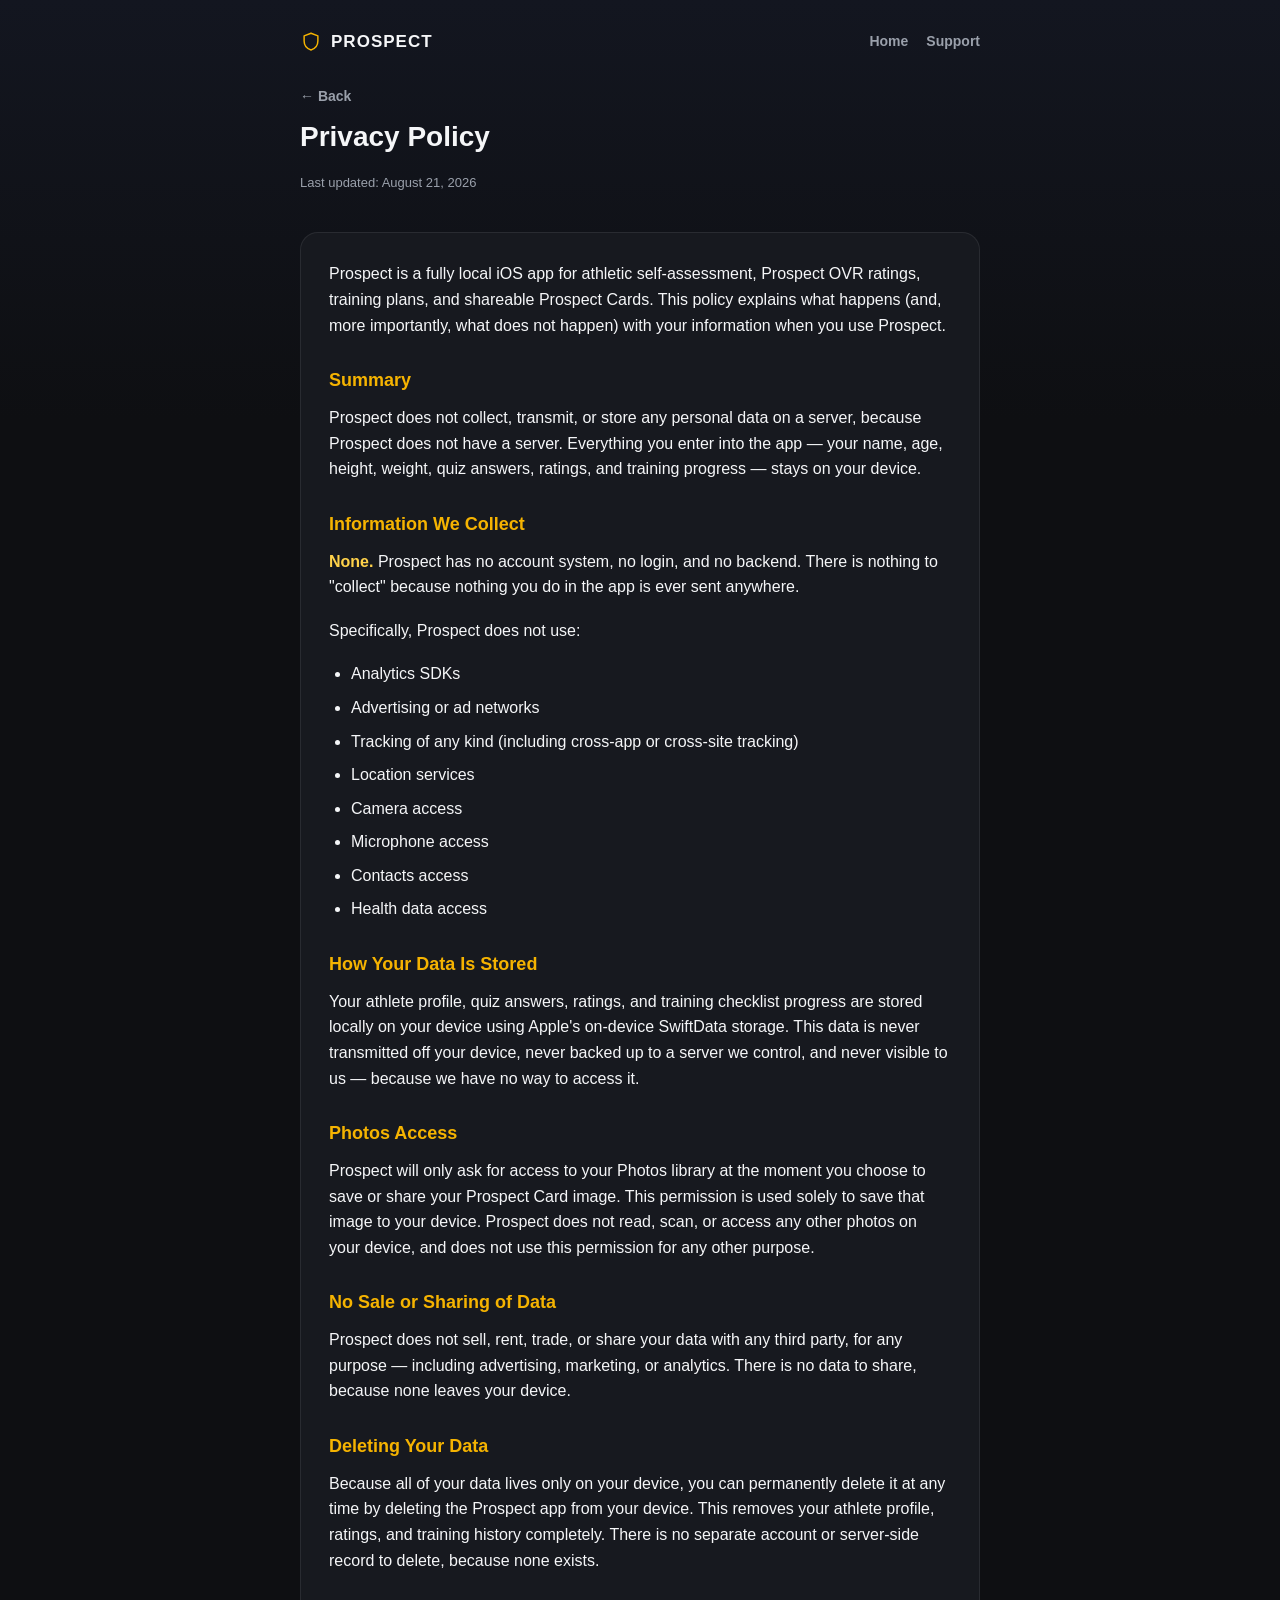
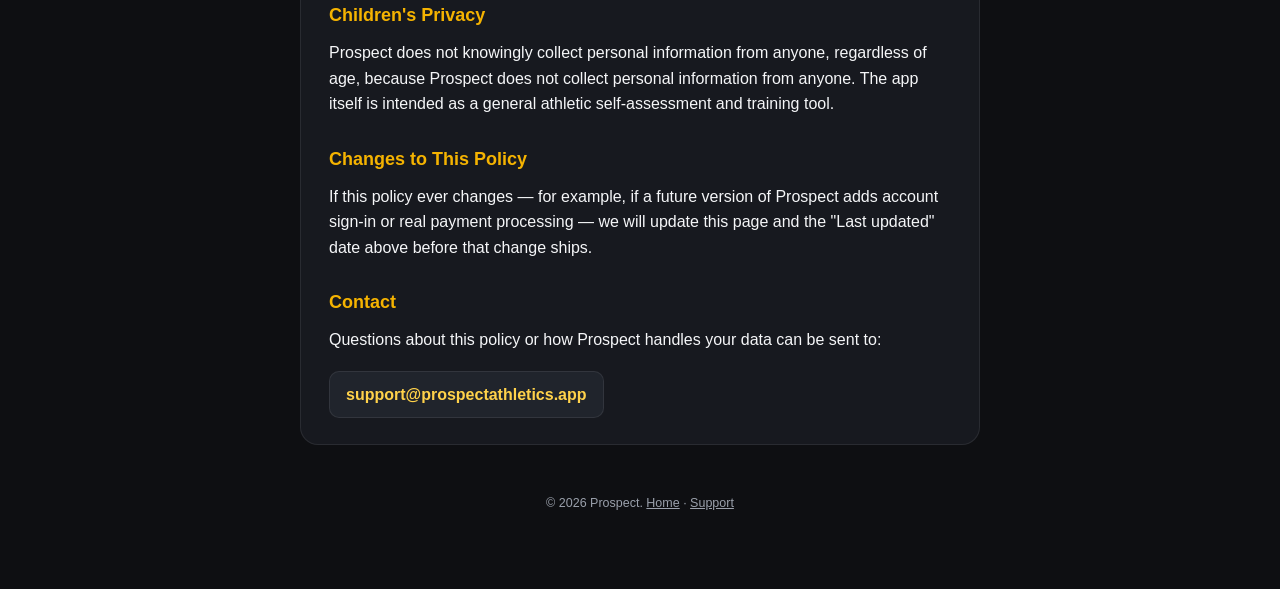
==== privacy-policy.html @ e05916c9 "Publish Prospect legal site" ====
<!doctype html>
<html lang="en">
<head>
  <meta charset="utf-8" />
  <meta name="viewport" content="width=device-width, initial-scale=1" />
  <title>Prospect — Privacy Policy</title>
  <meta name="description" content="Prospect's Privacy Policy: no accounts, no tracking, no data collection. Everything stays on your device." />
  <link rel="stylesheet" href="styles.css" />
</head>
<body>
  <div class="wrap">
    <header class="site-header">
      <a class="brand" href="index.html" aria-label="Prospect home">
        <svg class="shield" viewBox="0 0 24 24" fill="none" xmlns="http://www.w3.org/2000/svg" aria-hidden="true">
          <path d="M12 2.5L19.5 5.3V11C19.5 15.9 16.2 19.4 12 20.7C7.8 19.4 4.5 15.9 4.5 11V5.3L12 2.5Z" stroke="#F5B301" stroke-width="1.6" stroke-linejoin="round"/>
        </svg>
        PROSPECT
      </a>
      <nav class="site-nav" aria-label="Primary">
        <a href="index.html">Home</a>
        <a href="support.html">Support</a>
      </nav>
    </header>

    <main>
      <div class="page-header">
        <a class="back-link" href="index.html">&larr; Back</a>
        <h1>Privacy Policy</h1>
        <p class="updated">Last updated: August 21, 2026</p>
      </div>

      <div class="card">
        <p>
          Prospect is a fully local iOS app for athletic self-assessment, Prospect OVR
          ratings, training plans, and shareable Prospect Cards. This policy explains what
          happens (and, more importantly, what does not happen) with your information when
          you use Prospect.
        </p>

        <h2>Summary</h2>
        <p>
          Prospect does not collect, transmit, or store any personal data on a server,
          because Prospect does not have a server. Everything you enter into the app —
          your name, age, height, weight, quiz answers, ratings, and training progress —
          stays on your device.
        </p>

        <h2>Information We Collect</h2>
        <p>
          <strong>None.</strong> Prospect has no account system, no login, and no backend.
          There is nothing to "collect" because nothing you do in the app is ever sent
          anywhere.
        </p>
        <p>Specifically, Prospect does not use:</p>
        <ul>
          <li>Analytics SDKs</li>
          <li>Advertising or ad networks</li>
          <li>Tracking of any kind (including cross-app or cross-site tracking)</li>
          <li>Location services</li>
          <li>Camera access</li>
          <li>Microphone access</li>
          <li>Contacts access</li>
          <li>Health data access</li>
        </ul>

        <h2>How Your Data Is Stored</h2>
        <p>
          Your athlete profile, quiz answers, ratings, and training checklist progress are
          stored locally on your device using Apple's on-device SwiftData storage. This
          data is never transmitted off your device, never backed up to a server we
          control, and never visible to us — because we have no way to access it.
        </p>

        <h2>Photos Access</h2>
        <p>
          Prospect will only ask for access to your Photos library at the moment you
          choose to save or share your Prospect Card image. This permission is used solely
          to save that image to your device. Prospect does not read, scan, or access any
          other photos on your device, and does not use this permission for any other
          purpose.
        </p>

        <h2>No Sale or Sharing of Data</h2>
        <p>
          Prospect does not sell, rent, trade, or share your data with any third party,
          for any purpose — including advertising, marketing, or analytics. There is no
          data to share, because none leaves your device.
        </p>

        <h2>Deleting Your Data</h2>
        <p>
          Because all of your data lives only on your device, you can permanently delete
          it at any time by deleting the Prospect app from your device. This removes your
          athlete profile, ratings, and training history completely. There is no separate
          account or server-side record to delete, because none exists.
        </p>

        <h2>Children's Privacy</h2>
        <p>
          Prospect does not knowingly collect personal information from anyone, regardless
          of age, because Prospect does not collect personal information from anyone. The
          app itself is intended as a general athletic self-assessment and training tool.
        </p>

        <h2>Changes to This Policy</h2>
        <p>
          If this policy ever changes — for example, if a future version of Prospect adds
          account sign-in or real payment processing — we will update this page and the
          "Last updated" date above before that change ships.
        </p>

        <h2>Contact</h2>
        <p>Questions about this policy or how Prospect handles your data can be sent to:</p>
        <p class="email-box"><a href="mailto:support@prospectathletics.app">support@prospectathletics.app</a></p>
      </div>
    </main>

    <footer class="site-footer">
      &copy; 2026 Prospect. <a href="index.html">Home</a> &middot; <a href="support.html">Support</a>
    </footer>
  </div>
</body>
</html>
---- styles.css ----
/* Prospect legal/support site — black & gold, matches the app's design system.
   No external fonts, no tracking, no JS. */

:root {
  --background: #0e0f12;
  --backdrop-top: #131620;
  --surface: #17191f;
  --surface-high: #20242c;
  --gold: #f5b301;
  --gold-bright: #ffd24a;
  --text: #f5f6f8;
  --text-muted: #9aa0ab;
  --hairline: rgba(255, 255, 255, 0.08);
}

* {
  box-sizing: border-box;
}

html,
body {
  margin: 0;
  padding: 0;
}

body {
  background: linear-gradient(to bottom, var(--backdrop-top), var(--background) 420px);
  background-color: var(--background);
  color: var(--text);
  font-family: ui-rounded, -apple-system, BlinkMacSystemFont, "Segoe UI", Roboto,
    "Helvetica Neue", Arial, sans-serif;
  line-height: 1.6;
  -webkit-font-smoothing: antialiased;
  min-height: 100vh;
}

a {
  color: var(--gold-bright);
  text-decoration: none;
}

a:hover,
a:focus {
  text-decoration: underline;
}

.wrap {
  max-width: 720px;
  margin: 0 auto;
  padding: 0 20px 64px;
}

/* Header */

header.site-header {
  display: flex;
  align-items: center;
  justify-content: space-between;
  padding: 28px 0 8px;
  gap: 12px;
  flex-wrap: wrap;
}

.brand {
  display: flex;
  align-items: center;
  gap: 9px;
  font-weight: 800;
  font-size: 17px;
  letter-spacing: 0.06em;
  color: var(--text);
}

.brand .shield {
  width: 22px;
  height: 22px;
  flex: none;
}

.brand .tag {
  color: var(--gold);
  font-weight: 700;
  font-size: 10px;
  letter-spacing: 0.14em;
  margin-left: 2px;
}

nav.site-nav {
  display: flex;
  gap: 18px;
  font-weight: 600;
  font-size: 14px;
}

nav.site-nav a {
  color: var(--text-muted);
}

nav.site-nav a:hover {
  color: var(--gold-bright);
}

/* Hero (index page) */

.hero {
  text-align: center;
  padding: 56px 0 40px;
}

.hero .shield-lg {
  width: 64px;
  height: 64px;
  margin: 0 auto 20px;
}

.hero h1 {
  font-size: 34px;
  font-weight: 900;
  letter-spacing: -0.01em;
  margin: 0 0 10px;
}

.hero p.lede {
  color: var(--text-muted);
  font-size: 16px;
  max-width: 480px;
  margin: 0 auto 32px;
}

.button-row {
  display: flex;
  justify-content: center;
  gap: 14px;
  flex-wrap: wrap;
}

.btn {
  display: inline-block;
  padding: 14px 28px;
  border-radius: 999px;
  font-weight: 800;
  font-size: 15px;
  letter-spacing: 0.01em;
  text-decoration: none;
  transition: transform 0.15s ease, opacity 0.15s ease;
}

.btn:hover,
.btn:focus {
  text-decoration: none;
  transform: translateY(-1px);
}

.btn-primary {
  background: linear-gradient(135deg, var(--gold-bright), var(--gold));
  color: #17130a;
}

.btn-secondary {
  background: var(--surface);
  color: var(--text);
  border: 1px solid var(--hairline);
}

.disclaimer {
  margin-top: 40px;
  color: var(--text-muted);
  font-size: 12.5px;
  max-width: 480px;
  margin-left: auto;
  margin-right: auto;
}

/* Content pages (privacy / support) */

.page-header {
  padding: 20px 0 6px;
}

.page-header h1 {
  font-size: 28px;
  font-weight: 900;
  margin: 6px 0 4px;
}

.page-header .updated {
  color: var(--text-muted);
  font-size: 13px;
}

.back-link {
  display: inline-block;
  font-size: 14px;
  font-weight: 600;
  color: var(--text-muted);
}

.card {
  background: var(--surface);
  border: 1px solid var(--hairline);
  border-radius: 18px;
  padding: 28px 28px 8px;
  margin-top: 20px;
}

.card h2 {
  font-size: 18px;
  font-weight: 800;
  color: var(--gold);
  margin: 28px 0 10px;
}

.card h2:first-child {
  margin-top: 4px;
}

.card p {
  margin: 0 0 18px;
  color: var(--text);
}

.card ul {
  margin: 0 0 18px;
  padding-left: 22px;
  color: var(--text);
}

.card li {
  margin-bottom: 8px;
}

.card li:last-child {
  margin-bottom: 0;
}

.card strong {
  color: var(--gold-bright);
}

.card code {
  background: var(--surface-high);
  border-radius: 6px;
  padding: 2px 6px;
  font-size: 0.92em;
}

.email-box {
  display: inline-block;
  background: var(--surface-high);
  border: 1px solid var(--hairline);
  border-radius: 10px;
  padding: 10px 16px;
  font-weight: 700;
  color: var(--gold-bright);
  margin-bottom: 20px;
}

footer.site-footer {
  text-align: center;
  color: var(--text-muted);
  font-size: 12.5px;
  padding: 48px 0 12px;
}

footer.site-footer a {
  color: var(--text-muted);
  text-decoration: underline;
}

/* Mobile */

@media (max-width: 480px) {
  .hero h1 {
    font-size: 27px;
  }

  .wrap {
    padding: 0 16px 48px;
  }

  .card {
    padding: 22px 18px 6px;
  }

  header.site-header {
    padding-top: 22px;
  }
}
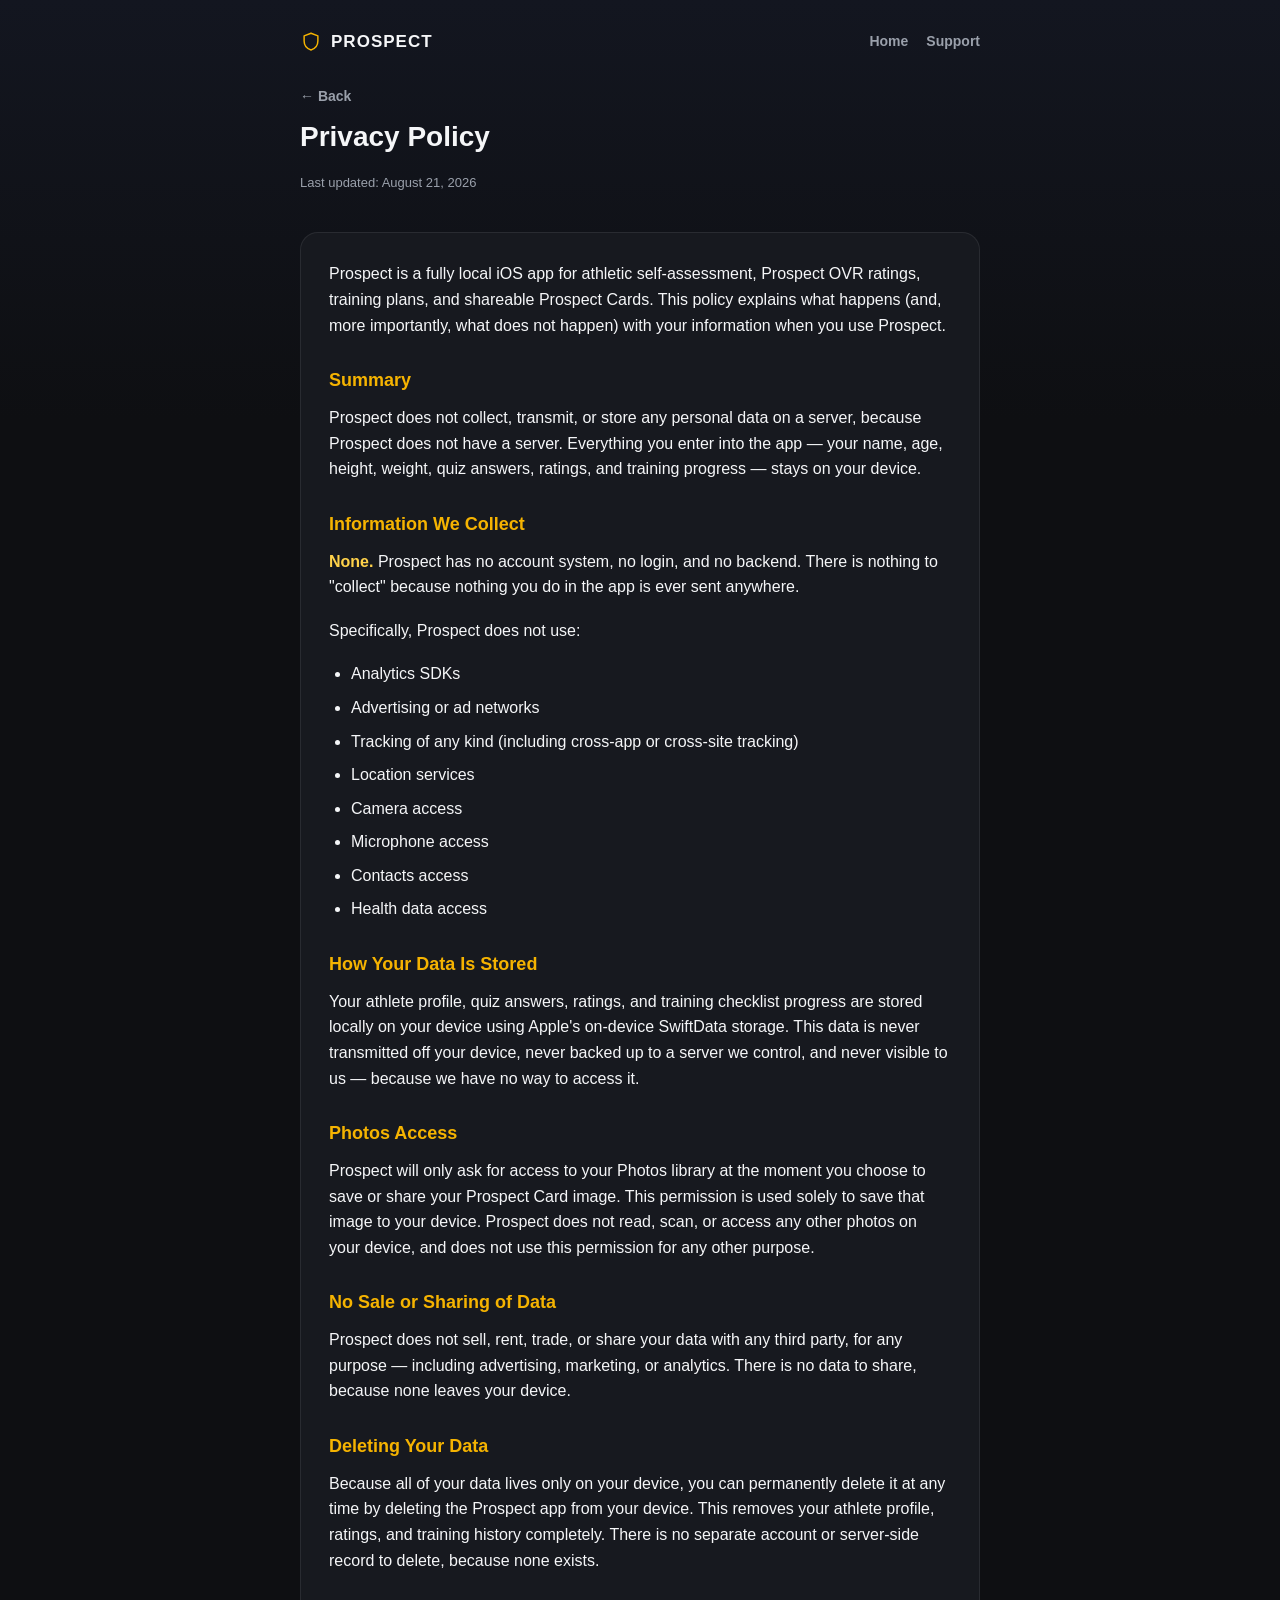
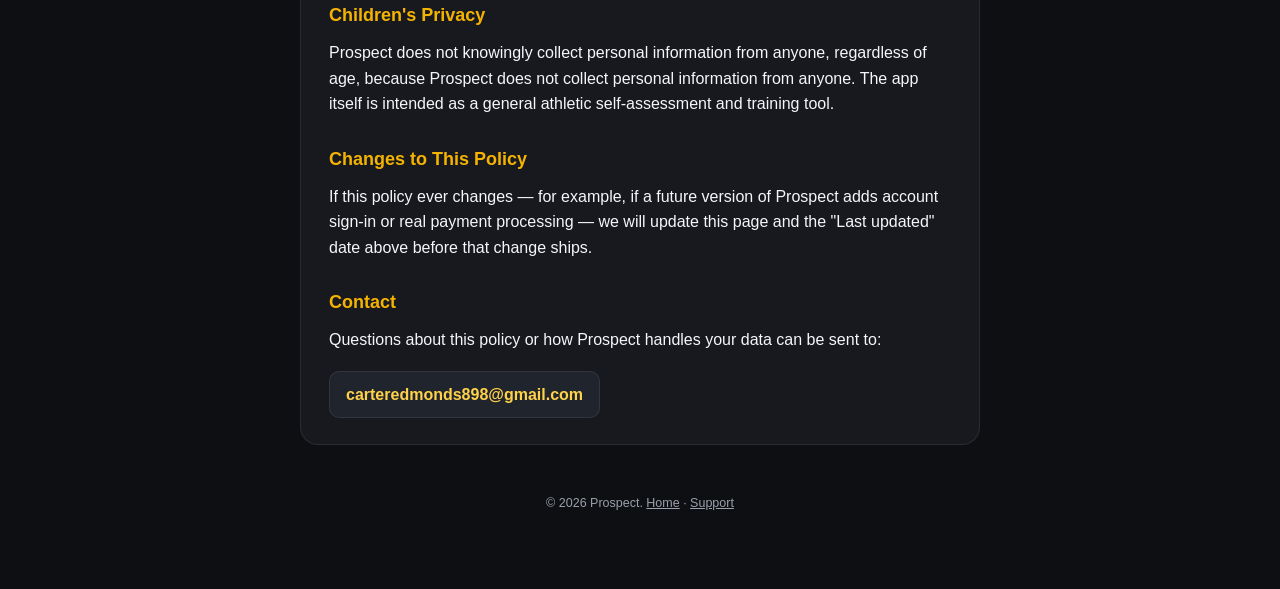
==== commit d627a377: "Update support contact email" ====
--- a/privacy-policy.html
+++ b/privacy-policy.html
@@ -111,7 +111,7 @@
 
         <h2>Contact</h2>
         <p>Questions about this policy or how Prospect handles your data can be sent to:</p>
-        <p class="email-box"><a href="mailto:support@prospectathletics.app">support@prospectathletics.app</a></p>
+        <p class="email-box"><a href="mailto:carteredmonds898@gmail.com">carteredmonds898@gmail.com</a></p>
       </div>
     </main>
 
